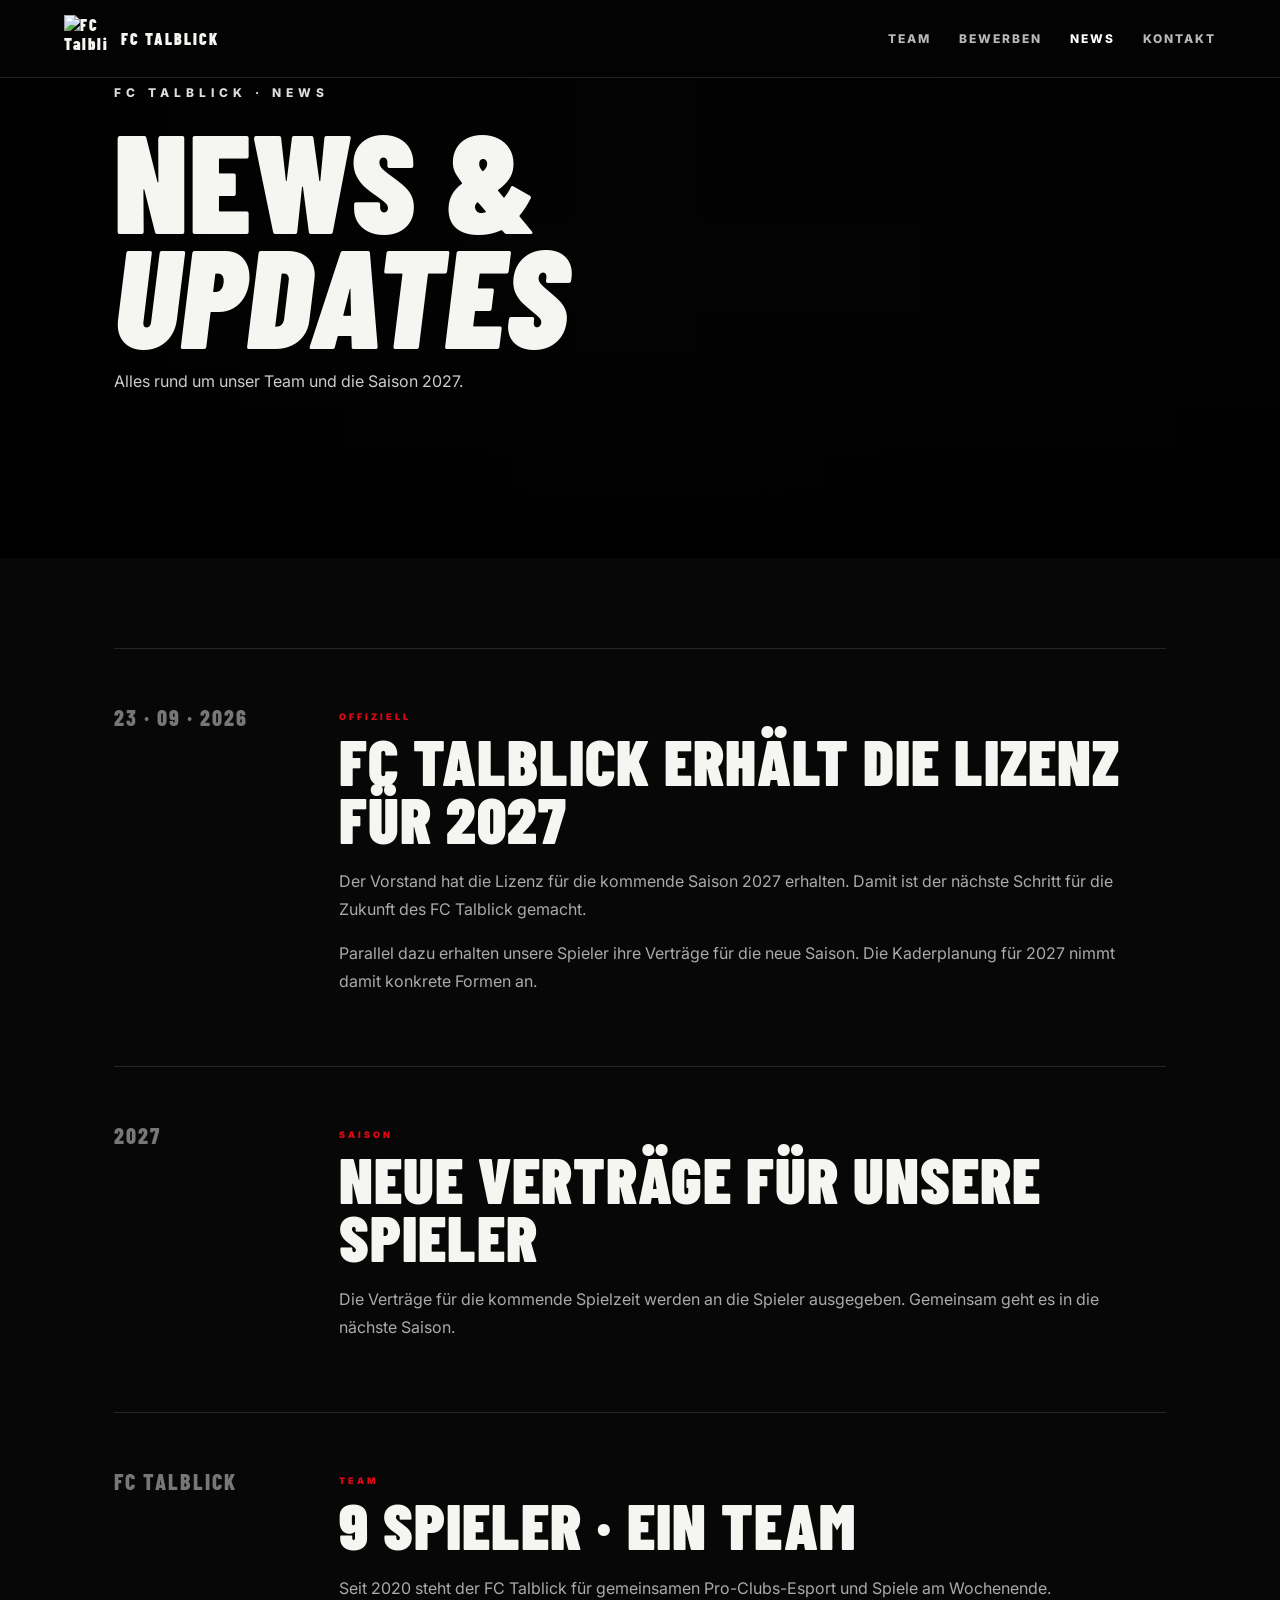
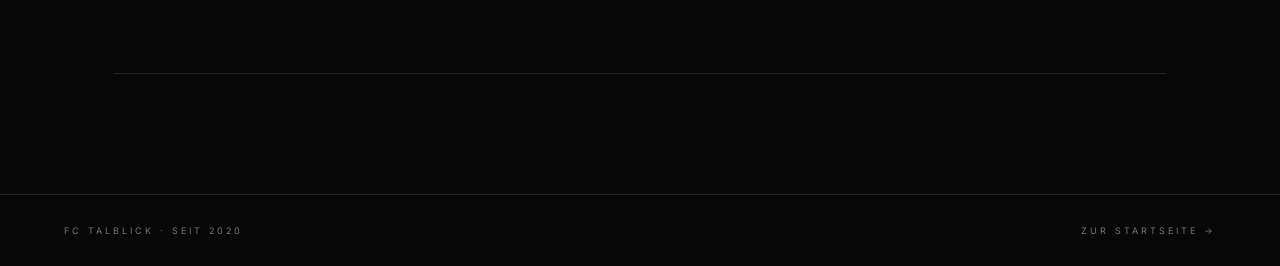
==== news.html @ a7a733e6 "Add files via upload" ====
<!doctype html>
<html lang="de">
<head>
  <meta charset="utf-8">
  <meta name="viewport" content="width=device-width, initial-scale=1">
  <meta name="theme-color" content="#080808">
  <title>News | FC Talblick</title>
  <link rel="preconnect" href="https://fonts.googleapis.com">
  <link rel="preconnect" href="https://fonts.gstatic.com" crossorigin>
  <link href="https://fonts.googleapis.com/css2?family=Barlow+Condensed:wght@500;600;700;800;900&family=Inter:wght@400;500;600;700&display=swap" rel="stylesheet">
  <link rel="stylesheet" href="style.css">
</head>
<body class="news-page">
  <header class="site-header">
    <a class="brand" href="index.html">
      <img src="assets/fc-talblick-logo.png" alt="FC Talblick">
      <span>FC TALBLICK</span>
    </a>
    <nav>
      <a href="index.html#team">TEAM</a>
      <a href="index.html#bewerbung">BEWERBEN</a>
      <a class="active" href="news.html">NEWS</a>
      <a href="index.html#kontakt">KONTAKT</a>
    </nav>
    <button class="nav-toggle" aria-label="Menü öffnen">☰</button>
  </header>

  <main>
    <section class="news-hero">
      <div class="hero-overlay"></div>
      <div class="news-hero-content">
        <span class="eyebrow">FC TALBLICK · NEWS</span>
        <h1>NEWS &<br><em>UPDATES</em></h1>
        <p>Alles rund um unser Team und die Saison 2027.</p>
      </div>
    </section>

    <section class="section news-list">
      <article class="news-card featured">
        <div class="news-date">23 · 09 · 2026</div>
        <div>
          <span class="tag">OFFIZIELL</span>
          <h2>FC TALBLICK ERHÄLT DIE LIZENZ FÜR 2027</h2>
          <p>Der Vorstand hat die Lizenz für die kommende Saison 2027 erhalten. Damit ist der nächste Schritt für die Zukunft des FC Talblick gemacht.</p>
          <p>Parallel dazu erhalten unsere Spieler ihre Verträge für die neue Saison. Die Kaderplanung für 2027 nimmt damit konkrete Formen an.</p>
        </div>
      </article>

      <article class="news-card">
        <div class="news-date">2027</div>
        <div>
          <span class="tag">SAISON</span>
          <h2>NEUE VERTRÄGE FÜR UNSERE SPIELER</h2>
          <p>Die Verträge für die kommende Spielzeit werden an die Spieler ausgegeben. Gemeinsam geht es in die nächste Saison.</p>
        </div>
      </article>

      <article class="news-card">
        <div class="news-date">FC TALBLICK</div>
        <div>
          <span class="tag">TEAM</span>
          <h2>9 SPIELER · EIN TEAM</h2>
          <p>Seit 2020 steht der FC Talblick für gemeinsamen Pro-Clubs-Esport und Spiele am Wochenende.</p>
        </div>
      </article>
    </section>
  </main>

  <footer>
    <span>FC TALBLICK · SEIT 2020</span>
    <span><a href="index.html">ZUR STARTSEITE →</a></span>
  </footer>
  <script src="script.js"></script>
</body>
</html>
---- style.css ----
:root{
  --red:#e10613;
  --red2:#ff1b29;
  --black:#070707;
  --panel:#101010;
  --white:#f5f5f2;
  --muted:#a8a8a8;
  --line:rgba(255,255,255,.12);
  --max:1180px;
}
*{box-sizing:border-box}
html{scroll-behavior:smooth}
body{margin:0;background:var(--black);color:var(--white);font-family:Inter,Arial,sans-serif}
a{color:inherit;text-decoration:none}
.site-header{height:78px;position:fixed;top:0;left:0;right:0;z-index:50;display:flex;align-items:center;justify-content:space-between;padding:0 5vw;background:rgba(5,5,5,.78);backdrop-filter:blur(16px);border-bottom:1px solid var(--line)}
.brand{display:flex;align-items:center;gap:12px;font-family:"Barlow Condensed",sans-serif;font-weight:900;letter-spacing:2px}
.brand img{width:45px;height:48px;object-fit:contain}
.site-header nav{display:flex;gap:28px;font-size:12px;font-weight:800;letter-spacing:2px}
.site-header nav a{opacity:.75;transition:.2s}
.site-header nav a:hover,.site-header nav .active{opacity:1;color:#fff}
.nav-toggle{display:none;background:none;color:white;border:0;font-size:26px}
.hero{height:100svh;min-height:720px;position:relative;display:flex;align-items:center;overflow:hidden}
.hero-bg,.news-hero{background-image:url("assets/poster-background.jpg");background-size:cover;background-position:center}
.hero-bg{position:absolute;inset:0;transform:scale(1.03)}
.hero-overlay{position:absolute;inset:0;background:linear-gradient(90deg,rgba(0,0,0,.9) 0%,rgba(0,0,0,.56) 48%,rgba(0,0,0,.74) 100%),linear-gradient(0deg,rgba(0,0,0,.92),transparent 48%,rgba(0,0,0,.3))}
.hero-content{position:relative;z-index:2;max-width:var(--max);width:100%;margin:auto;padding:120px 5vw 60px}
.eyebrow{font-size:12px;letter-spacing:5px;font-weight:800;color:#ddd}
h1,h2{font-family:"Barlow Condensed",Impact,sans-serif;margin:0;font-weight:900;letter-spacing:1px}
.hero h1{font-size:clamp(72px,12vw,150px);line-height:.82;margin:22px 0}
h1 span,h2 em{color:var(--red);font-style:normal}
.hero p{font-size:18px;color:#ddd;margin:0 0 32px}
.hero-actions{display:flex;gap:12px;flex-wrap:wrap}
.btn{display:inline-flex;align-items:center;justify-content:center;min-height:52px;padding:0 24px;border:1px solid transparent;font-weight:900;font-size:12px;letter-spacing:1.5px;cursor:pointer;transition:.2s}
.btn-red{background:var(--red);color:white;box-shadow:0 12px 30px rgba(225,6,19,.2)}
.btn-red:hover{background:var(--red2);transform:translateY(-2px)}
.btn-ghost{border-color:rgba(255,255,255,.35);background:rgba(0,0,0,.22)}
.btn-ghost:hover{border-color:white}
.hero-side{position:absolute;right:5vw;top:40%;z-index:2;font-family:"Barlow Condensed";font-weight:800;letter-spacing:7px;line-height:1.8;text-align:right;color:rgba(255,255,255,.75)}
.scroll-mark{position:absolute;bottom:25px;left:5vw;z-index:2;font-size:10px;letter-spacing:4px;color:#aaa}
.section{max-width:var(--max);margin:auto;padding:120px 5vw}
.split{display:grid;grid-template-columns:35% 65%;gap:50px}
.section-title span{font-size:11px;color:var(--red);font-weight:900;letter-spacing:3px}
.section-title h2{font-size:clamp(58px,7vw,100px);line-height:.86;margin-top:10px}
.copy{padding-top:28px}
.lead{font-size:21px;line-height:1.65;color:#ddd;max-width:700px}
.stat-grid{display:grid;grid-template-columns:repeat(4,1fr);border-top:1px solid var(--line);margin-top:48px}
.stat-grid div{padding:25px 12px;border-right:1px solid var(--line)}
.stat-grid div:last-child{border:0}
.stat-grid strong{display:block;font-family:"Barlow Condensed";font-size:27px;color:white}
.stat-grid span{font-size:9px;letter-spacing:2px;color:#888}
.manifesto{min-height:520px;position:relative;display:flex;align-items:center;justify-content:center;overflow:hidden;border-top:1px solid var(--line);border-bottom:1px solid var(--line)}
.manifesto-bg{position:absolute;inset:0;background:url("assets/poster-background.jpg") center/cover;filter:grayscale(1);opacity:.34}
.manifesto:after{content:"";position:absolute;inset:0;background:linear-gradient(90deg,#000,transparent,#000)}
.manifesto-content{position:relative;z-index:2;text-align:center}
.watermark{width:190px;opacity:.88;filter:drop-shadow(0 20px 30px #000)}
.manifesto-content p{font-family:"Barlow Condensed";font-size:50px;line-height:.9;margin:22px 0}
.manifesto-content strong{color:var(--red)}
.manifesto-content span{letter-spacing:6px;font-size:10px;color:#aaa}
.application{display:grid;grid-template-columns:35% 65%;gap:50px}
.form-wrap{padding-top:10px}
.form-intro{color:#aaa;line-height:1.7;margin-top:0}
form{display:grid;grid-template-columns:1fr 1fr;gap:18px;margin-top:28px}
.field{display:flex;flex-direction:column;gap:8px}
.field.full{grid-column:1/-1}
label{font-size:10px;letter-spacing:2px;font-weight:800;color:#999}
input,select,textarea{width:100%;border:1px solid #333;background:#0e0e0e;color:white;padding:15px;font:inherit;outline:none;border-radius:0}
input:focus,select:focus,textarea:focus{border-color:var(--red)}
textarea{resize:vertical}
form .btn{border:0}
.form-note{font-size:11px;color:#666;margin-top:14px}
.news-teaser{max-width:1180px;margin:0 auto 120px;padding:70px 5vw;background:linear-gradient(110deg,#18090a,#0b0b0b);border:1px solid rgba(225,6,19,.35);display:grid;grid-template-columns:1fr 1fr;gap:60px}
.news-teaser h2{font-size:clamp(60px,7vw,90px);line-height:.82;margin-top:12px}
.news-teaser p{color:#bbb;line-height:1.7;max-width:500px}
.text-link{display:inline-block;color:white;font-size:11px;font-weight:900;letter-spacing:2px;border-bottom:2px solid var(--red);padding-bottom:8px;margin-top:15px}
.contact{padding-top:70px}
.contact-card{margin-top:45px;display:grid;grid-template-columns:repeat(3,1fr);border:1px solid var(--line)}
.contact-card div{padding:28px;border-right:1px solid var(--line)}
.contact-card div:last-child{border:0}
.contact-card small{display:block;color:#777;font-size:9px;letter-spacing:3px;margin-bottom:8px}
.contact-card strong,.contact-card a{font-size:18px;font-weight:700}
footer{padding:30px 5vw;border-top:1px solid var(--line);display:flex;justify-content:space-between;color:#777;font-size:9px;letter-spacing:3px}
.loader{position:fixed;inset:0;z-index:100;background:#050505;display:flex;align-items:center;justify-content:center;transition:opacity .7s,visibility .7s}
.loader.hide{opacity:0;visibility:hidden}
.loader-inner{text-align:center}
.loader img{width:min(180px,45vw);height:auto;max-height:190px;object-fit:contain;animation:pulse 1.8s infinite}
.loader p{font-size:9px;letter-spacing:4px;color:#777;margin-top:16px}
.loader-line{width:170px;height:2px;background:#222;margin:20px auto 0;overflow:hidden}
.loader-line span{display:block;height:100%;background:var(--red);width:0;animation:load 4s linear forwards}
@keyframes load{to{width:100%}}
@keyframes pulse{50%{transform:scale(.95);opacity:.72}}
.news-hero{height:62svh;min-height:500px;position:relative;display:flex;align-items:end}
.news-hero-content{position:relative;z-index:2;padding:0 5vw 70px;max-width:var(--max);width:100%;margin:auto}
.news-hero h1{font-size:clamp(72px,11vw,140px);line-height:.82;margin:20px 0}
.news-hero p{color:#ccc}
.news-list{padding-top:90px}
.news-card{display:grid;grid-template-columns:180px 1fr;gap:45px;padding:55px 0;border-top:1px solid var(--line)}
.news-card:last-child{border-bottom:1px solid var(--line)}
.news-date{font-family:"Barlow Condensed";font-size:22px;font-weight:800;color:#777;letter-spacing:2px}
.tag{display:inline-block;color:var(--red);font-size:9px;font-weight:900;letter-spacing:3px;margin-bottom:10px}
.news-card h2{font-size:clamp(34px,5vw,65px);line-height:.9;margin-bottom:20px}
.news-card p{color:#aaa;line-height:1.75;max-width:780px}
@media(max-width:800px){
  .site-header{height:68px}
  .site-header nav{display:none;position:absolute;top:68px;left:0;right:0;background:#080808;padding:20px 5vw;flex-direction:column;gap:18px;border-bottom:1px solid var(--line)}
  .site-header nav.open{display:flex}
  .nav-toggle{display:block}
  .hero{min-height:700px}
  .hero-content{padding-top:120px}
  .hero-side{display:none}
  .split,.application,.news-teaser{grid-template-columns:1fr;gap:25px}
  .section{padding:80px 5vw}
  .stat-grid{grid-template-columns:1fr 1fr}
  .stat-grid div:nth-child(2){border-right:0}
  .contact-card{grid-template-columns:1fr}
  .contact-card div{border-right:0;border-bottom:1px solid var(--line)}
  .news-card{grid-template-columns:1fr;gap:10px}
  .news-date{font-size:14px}
  footer{flex-direction:column;gap:10px}
}
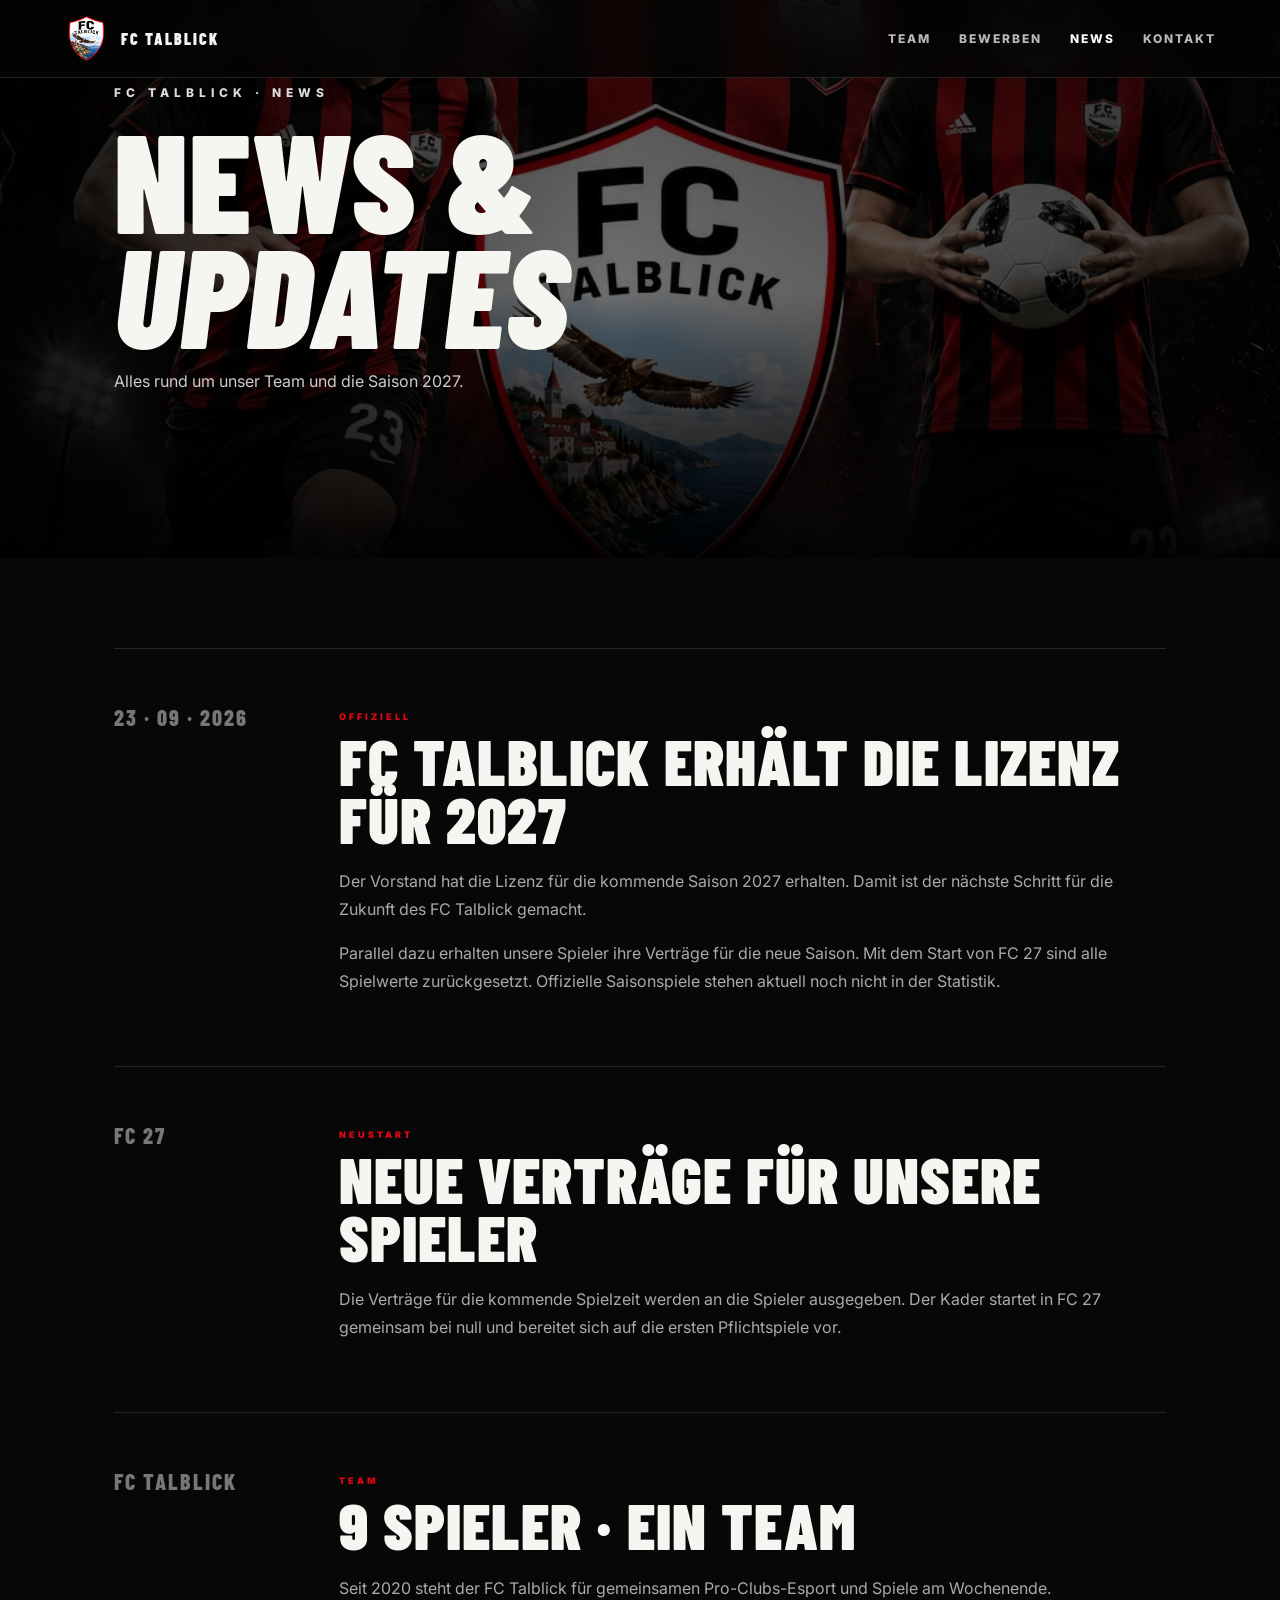
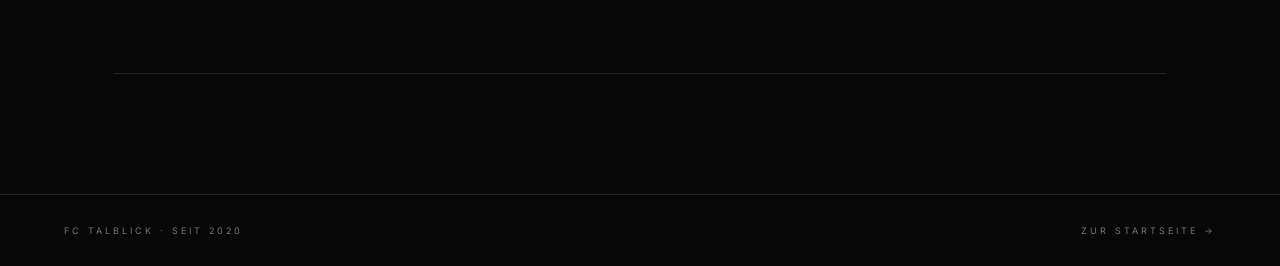
==== commit dd75674c: "Add files via upload" ====
--- a/news.html
+++ b/news.html
@@ -42,16 +42,16 @@
           <span class="tag">OFFIZIELL</span>
           <h2>FC TALBLICK ERHÄLT DIE LIZENZ FÜR 2027</h2>
           <p>Der Vorstand hat die Lizenz für die kommende Saison 2027 erhalten. Damit ist der nächste Schritt für die Zukunft des FC Talblick gemacht.</p>
-          <p>Parallel dazu erhalten unsere Spieler ihre Verträge für die neue Saison. Die Kaderplanung für 2027 nimmt damit konkrete Formen an.</p>
+          <p>Parallel dazu erhalten unsere Spieler ihre Verträge für die neue Saison. Mit dem Start von FC 27 sind alle Spielwerte zurückgesetzt. Offizielle Saisonspiele stehen aktuell noch nicht in der Statistik.</p>
         </div>
       </article>
 
       <article class="news-card">
-        <div class="news-date">2027</div>
+        <div class="news-date">FC 27</div>
         <div>
-          <span class="tag">SAISON</span>
+          <span class="tag">NEUSTART</span>
           <h2>NEUE VERTRÄGE FÜR UNSERE SPIELER</h2>
-          <p>Die Verträge für die kommende Spielzeit werden an die Spieler ausgegeben. Gemeinsam geht es in die nächste Saison.</p>
+          <p>Die Verträge für die kommende Spielzeit werden an die Spieler ausgegeben. Der Kader startet in FC 27 gemeinsam bei null und bereitet sich auf die ersten Pflichtspiele vor.</p>
         </div>
       </article>
 
--- a/style.css
+++ b/style.css
@@ -117,3 +117,57 @@
   .news-date{font-size:14px}
   footer{flex-direction:column;gap:10px}
 }
+
+.season-reset{display:grid;grid-template-columns:repeat(4,1fr);border-top:1px solid var(--line);border-bottom:1px solid var(--line);margin-top:40px}
+.season-reset div{padding:22px 12px;border-right:1px solid var(--line)}
+.season-reset div:last-child{border-right:0}
+.season-reset strong{display:block;font-family:"Barlow Condensed";font-size:28px;color:#fff}
+.season-reset span{font-size:8px;letter-spacing:2px;color:#777}
+.small-copy{font-size:11px;color:#666;line-height:1.6;margin-top:18px}
+.squad{max-width:1280px}
+.section-heading-row{display:flex;align-items:end;justify-content:space-between;gap:30px;margin-bottom:45px}
+.section-heading-row h2{font-size:clamp(55px,7vw,92px);line-height:.84;margin-top:12px}
+.roster-note{font-size:9px;letter-spacing:3px;color:#777;padding-bottom:8px}
+.squad-grid{display:grid;grid-template-columns:repeat(4,1fr);gap:14px}
+.player-card{position:relative;min-height:385px;overflow:hidden;padding:22px;background:linear-gradient(145deg,#171717,#080808);border:1px solid #292929;box-shadow:inset 0 0 0 1px rgba(255,255,255,.02);transition:.25s}
+.player-card:hover{transform:translateY(-5px);border-color:rgba(225,6,19,.65);box-shadow:0 18px 50px rgba(0,0,0,.45)}
+.player-card:before{content:"";position:absolute;inset:auto -25% -35% 0;height:65%;background:radial-gradient(circle,rgba(225,6,19,.2),transparent 65%);pointer-events:none}
+.player-number{position:absolute;right:15px;top:10px;font-family:"Barlow Condensed";font-size:58px;line-height:1;color:rgba(255,255,255,.05);font-weight:900}
+.player-top{position:relative;z-index:2;display:flex;justify-content:space-between;align-items:center;border-bottom:1px solid var(--line);padding-bottom:11px}
+.player-top span{font-size:7px;letter-spacing:2px;color:#777;font-weight:800}
+.player-top b{font-family:"Barlow Condensed";font-size:16px;color:#fff}
+.player-avatar{position:relative;z-index:2;width:125px;height:125px;border-radius:50%;margin:30px auto 20px;display:flex;align-items:center;justify-content:center;font-family:"Barlow Condensed";font-size:52px;font-weight:900;color:white;border:2px solid rgba(255,255,255,.45);box-shadow:0 10px 35px rgba(0,0,0,.5)}
+.avatar-1{background:linear-gradient(145deg,#e10613,#3a0004)}
+.avatar-2{background:linear-gradient(145deg,#141414,#e10613)}
+.avatar-3{background:linear-gradient(145deg,#3c3c3c,#e10613)}
+.avatar-4{background:linear-gradient(145deg,#e10613,#0a0a0a)}
+.avatar-5{background:linear-gradient(145deg,#191919,#8b0000)}
+.avatar-6{background:linear-gradient(145deg,#550008,#111)}
+.avatar-7{background:linear-gradient(145deg,#242424,#70000a)}
+.avatar-8{background:linear-gradient(145deg,#111,#3b3b3b)}
+.player-info{position:relative;z-index:2;text-align:center}
+.player-info h3{font-family:"Barlow Condensed";font-size:31px;margin:0;letter-spacing:1px}
+.player-info p{font-size:8px;letter-spacing:1.5px;color:#888;margin:5px 0 18px}
+.ratings{position:relative;z-index:2;display:grid;grid-template-columns:repeat(4,1fr);border-top:1px solid var(--line);padding-top:12px}
+.ratings span{font-size:7px;color:#777;text-align:center}
+.ratings b{display:block;color:#fff;font-family:"Barlow Condensed";font-size:20px}
+.squad-footer{display:flex;justify-content:space-between;margin-top:18px;font-size:8px;letter-spacing:2px;color:#666}
+.squad-footer b{color:var(--red)}
+.next-match{padding-top:10px;padding-bottom:100px}
+.next-match-card{position:relative;overflow:hidden;text-align:center;padding:55px 25px;background:linear-gradient(110deg,#130708,#0a0a0a);border:1px solid rgba(225,6,19,.35)}
+.next-match-card:after{content:"FC27";position:absolute;right:-20px;bottom:-70px;font-family:"Barlow Condensed";font-size:180px;font-weight:900;color:rgba(255,255,255,.025)}
+.next-label{font-size:9px;letter-spacing:4px;color:var(--red);font-weight:900}
+.next-teams{position:relative;z-index:2;display:flex;align-items:center;justify-content:center;gap:35px;margin:20px 0;font-family:"Barlow Condensed";font-size:clamp(32px,5vw,62px);font-weight:900}
+.next-teams span{font-size:15px;color:#666}
+.next-status{position:relative;z-index:2;font-size:9px;letter-spacing:2px;color:#777}
+@media(max-width:950px){
+  .squad-grid{grid-template-columns:repeat(2,1fr)}
+}
+@media(max-width:600px){
+  .section-heading-row{display:block}
+  .roster-note{margin-top:16px}
+  .squad-grid{grid-template-columns:1fr}
+  .season-reset{grid-template-columns:1fr 1fr}
+  .season-reset div:nth-child(2){border-right:0}
+  .next-teams{gap:15px;flex-direction:column}
+}
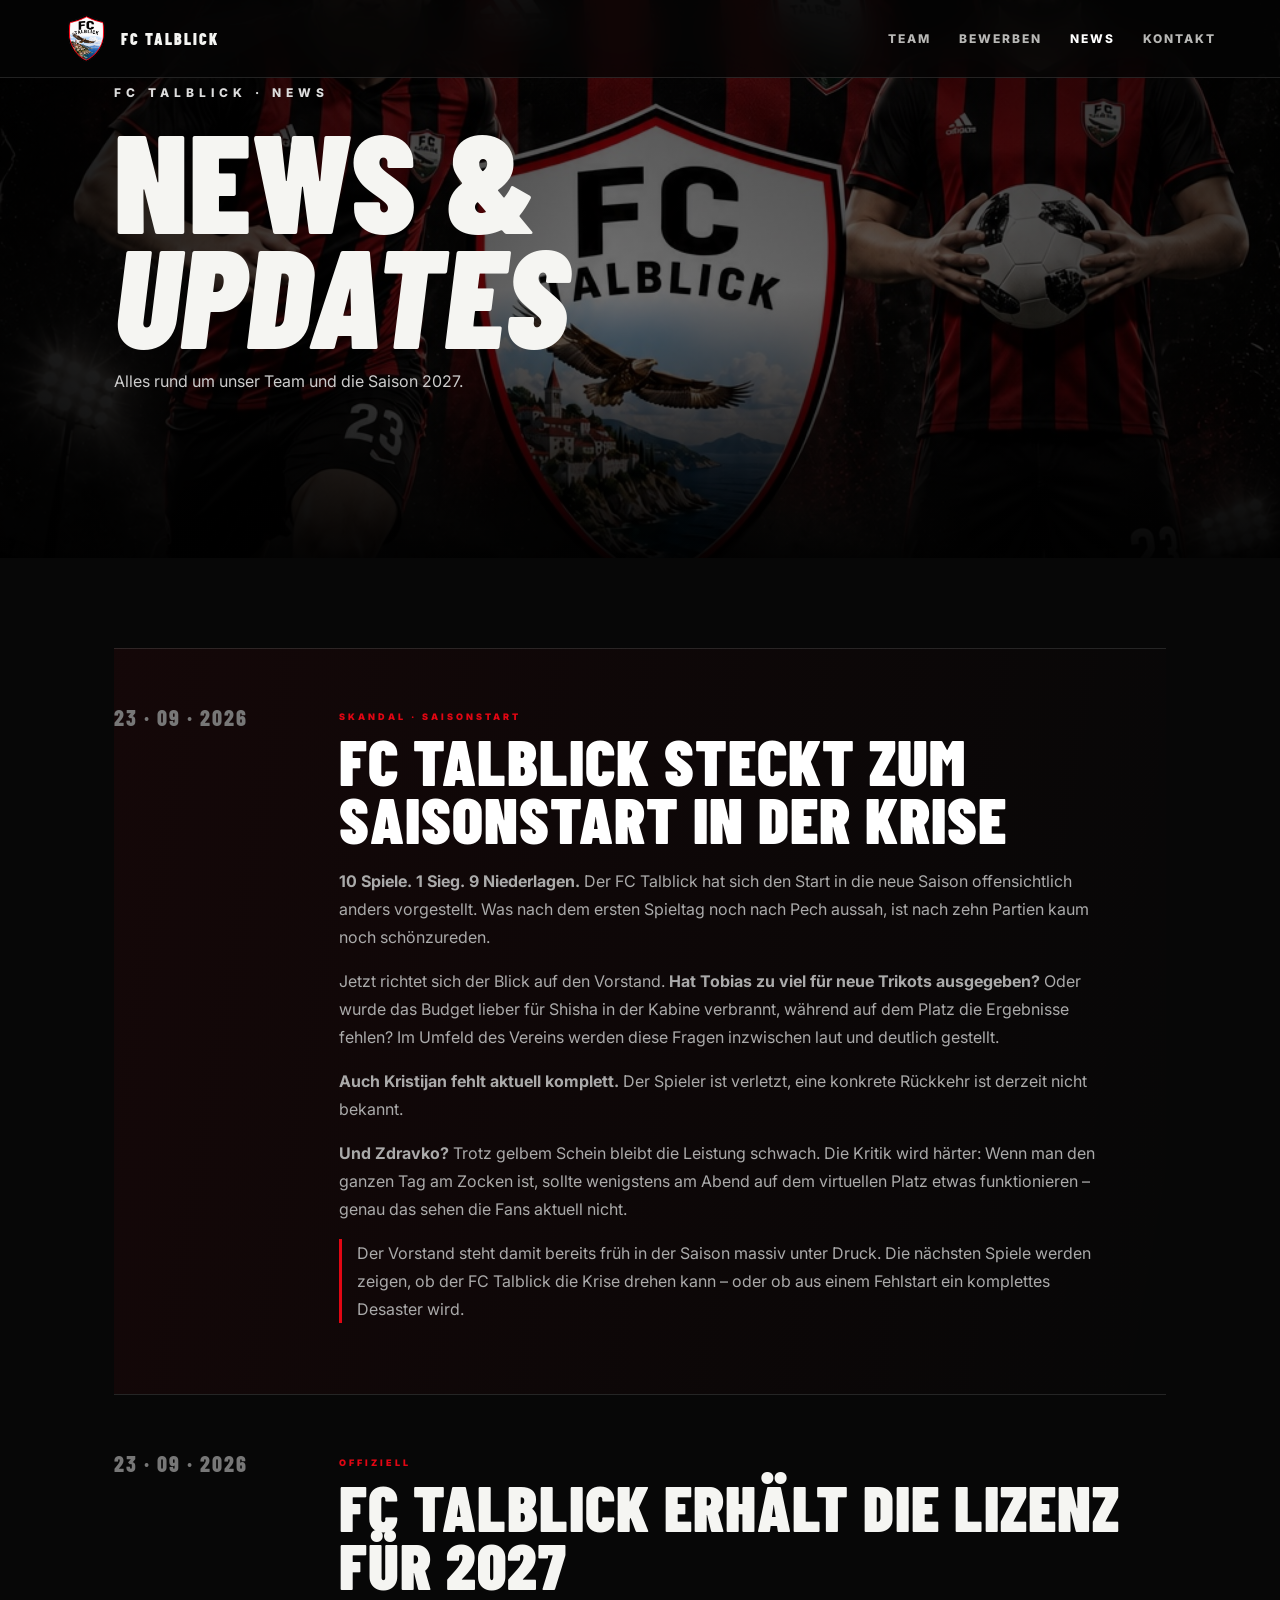
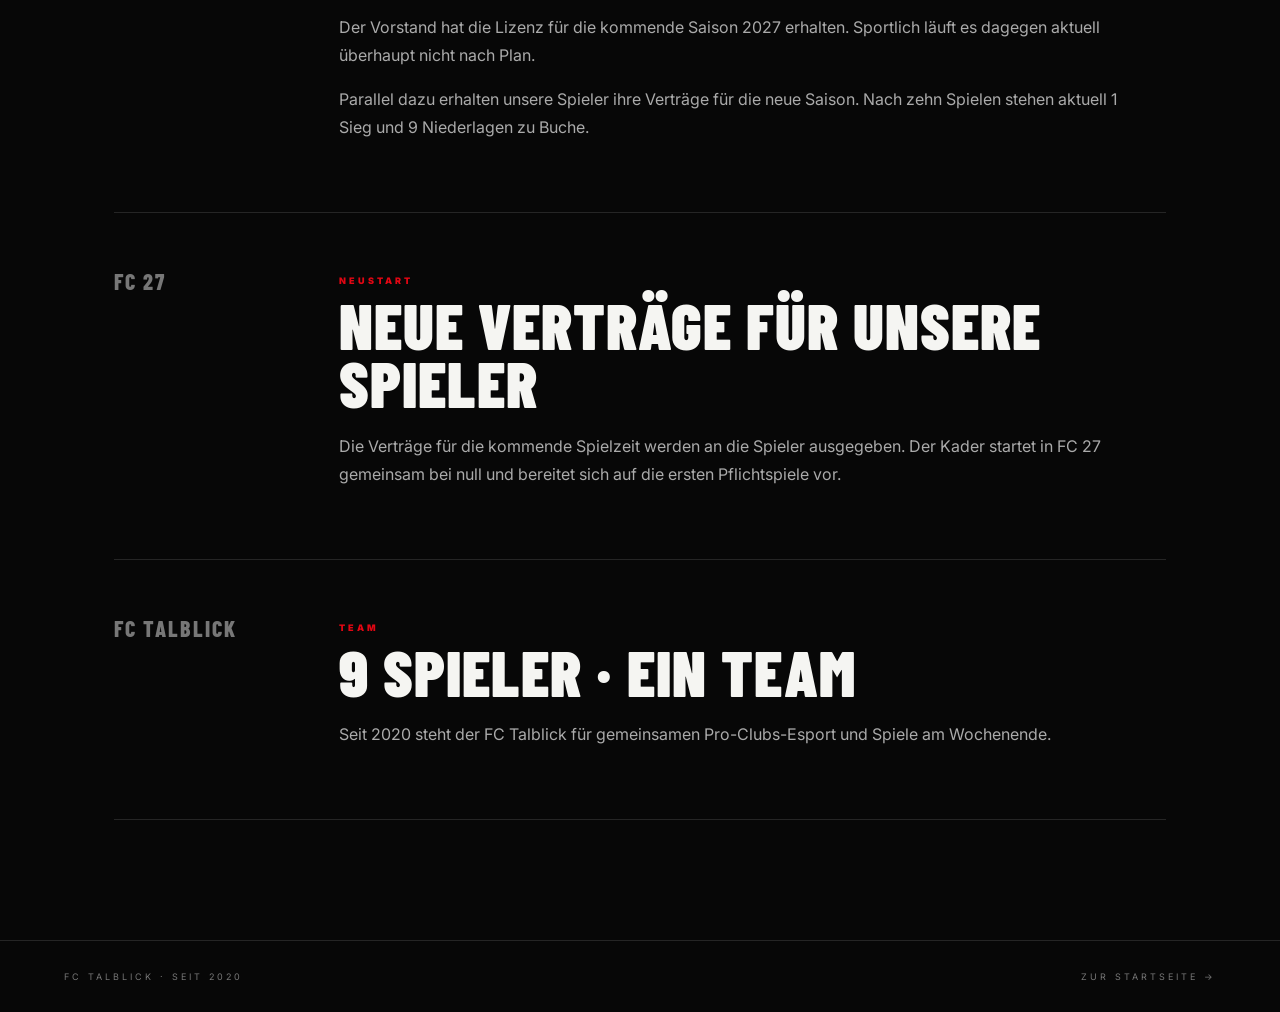
==== commit 524dc5c5: "Add files via upload" ====
--- a/news.html
+++ b/news.html
@@ -8,7 +8,7 @@
   <link rel="preconnect" href="https://fonts.googleapis.com">
   <link rel="preconnect" href="https://fonts.gstatic.com" crossorigin>
   <link href="https://fonts.googleapis.com/css2?family=Barlow+Condensed:wght@500;600;700;800;900&family=Inter:wght@400;500;600;700&display=swap" rel="stylesheet">
-  <link rel="stylesheet" href="style.css">
+  <link rel="stylesheet" href="style.css?v=5.1">
 </head>
 <body class="news-page">
   <header class="site-header">
@@ -36,13 +36,26 @@
     </section>
 
     <section class="section news-list">
+      <article class="news-card featured crisis-news">
+        <div class="news-date">23 · 09 · 2026</div>
+        <div>
+          <span class="tag">SKANDAL · SAISONSTART</span>
+          <h2>FC TALBLICK STECKT ZUM SAISONSTART IN DER KRISE</h2>
+          <p><strong>10 Spiele. 1 Sieg. 9 Niederlagen.</strong> Der FC Talblick hat sich den Start in die neue Saison offensichtlich anders vorgestellt. Was nach dem ersten Spieltag noch nach Pech aussah, ist nach zehn Partien kaum noch schönzureden.</p>
+          <p>Jetzt richtet sich der Blick auf den Vorstand. <strong>Hat Tobias zu viel für neue Trikots ausgegeben?</strong> Oder wurde das Budget lieber für Shisha in der Kabine verbrannt, während auf dem Platz die Ergebnisse fehlen? Im Umfeld des Vereins werden diese Fragen inzwischen laut und deutlich gestellt.</p>
+          <p><strong>Auch Kristijan fehlt aktuell komplett.</strong> Der Spieler ist verletzt, eine konkrete Rückkehr ist derzeit nicht bekannt.</p>
+          <p><strong>Und Zdravko?</strong> Trotz gelbem Schein bleibt die Leistung schwach. Die Kritik wird härter: Wenn man den ganzen Tag am Zocken ist, sollte wenigstens am Abend auf dem virtuellen Platz etwas funktionieren – genau das sehen die Fans aktuell nicht.</p>
+          <p class="news-warning">Der Vorstand steht damit bereits früh in der Saison massiv unter Druck. Die nächsten Spiele werden zeigen, ob der FC Talblick die Krise drehen kann – oder ob aus einem Fehlstart ein komplettes Desaster wird.</p>
+        </div>
+      </article>
+
       <article class="news-card featured">
         <div class="news-date">23 · 09 · 2026</div>
         <div>
           <span class="tag">OFFIZIELL</span>
           <h2>FC TALBLICK ERHÄLT DIE LIZENZ FÜR 2027</h2>
-          <p>Der Vorstand hat die Lizenz für die kommende Saison 2027 erhalten. Damit ist der nächste Schritt für die Zukunft des FC Talblick gemacht.</p>
-          <p>Parallel dazu erhalten unsere Spieler ihre Verträge für die neue Saison. Mit dem Start von FC 27 sind alle Spielwerte zurückgesetzt. Offizielle Saisonspiele stehen aktuell noch nicht in der Statistik.</p>
+          <p>Der Vorstand hat die Lizenz für die kommende Saison 2027 erhalten. Sportlich läuft es dagegen aktuell überhaupt nicht nach Plan.</p>
+          <p>Parallel dazu erhalten unsere Spieler ihre Verträge für die neue Saison. Nach zehn Spielen stehen aktuell 1 Sieg und 9 Niederlagen zu Buche.</p>
         </div>
       </article>
 
--- a/style.css
+++ b/style.css
@@ -78,6 +78,24 @@
 .contact-card div:last-child{border:0}
 .contact-card small{display:block;color:#777;font-size:9px;letter-spacing:3px;margin-bottom:8px}
 .contact-card strong,.contact-card a{font-size:18px;font-weight:700}
+.news-popup{position:fixed;inset:0;z-index:120;display:flex;align-items:center;justify-content:center;padding:24px;opacity:0;visibility:hidden;pointer-events:none;transition:.3s}
+.news-popup.show{opacity:1;visibility:visible;pointer-events:auto}
+.news-popup-backdrop{position:absolute;inset:0;background:rgba(0,0,0,.82);backdrop-filter:blur(8px)}
+.news-popup-card{position:relative;z-index:2;width:min(720px,100%);max-height:90svh;overflow:auto;background:linear-gradient(145deg,#171717,#090909);border:1px solid rgba(225,6,19,.65);box-shadow:0 30px 100px rgba(0,0,0,.8);padding:42px}
+.news-popup-card:before{content:"BREAKING";position:absolute;top:0;right:0;background:var(--red);padding:8px 15px;font-size:9px;font-weight:900;letter-spacing:3px}
+.news-popup-close{position:absolute;top:14px;left:14px;width:34px;height:34px;border:1px solid #444;background:#080808;color:#fff;font-size:25px;line-height:1;cursor:pointer;z-index:3}
+.news-popup-kicker{color:#777;font-size:10px;font-weight:900;letter-spacing:3px;margin:20px 0 8px}
+.news-popup-card h2{font-size:clamp(55px,8vw,92px);line-height:.82;margin:0 0 25px}
+.news-popup-card p{color:#bbb;line-height:1.7;font-size:14px}
+.news-popup-card p strong{color:#fff}
+.news-popup-stats{display:grid;grid-template-columns:repeat(3,1fr);gap:1px;background:#333;border:1px solid #333;margin:0 0 24px}
+.news-popup-stats b,.news-popup-stats span{background:#0b0b0b;padding:12px;text-align:center}
+.news-popup-stats b{font-family:"Barlow Condensed";font-size:34px;color:var(--red);padding-bottom:2px}
+.news-popup-stats span{font-size:8px;letter-spacing:2px;color:#777;padding-top:0}
+.news-warning{border-left:3px solid var(--red);padding-left:15px}
+.crisis-news{background:linear-gradient(100deg,rgba(225,6,19,.06),transparent)}
+.news-card.crisis-news h2{color:#fff}
+
 footer{padding:30px 5vw;border-top:1px solid var(--line);display:flex;justify-content:space-between;color:#777;font-size:9px;letter-spacing:3px}
 .loader{position:fixed;inset:0;z-index:100;background:#050505;display:flex;align-items:center;justify-content:center;transition:opacity .7s,visibility .7s}
 .loader.hide{opacity:0;visibility:hidden}
@@ -100,6 +118,10 @@
 .news-card h2{font-size:clamp(34px,5vw,65px);line-height:.9;margin-bottom:20px}
 .news-card p{color:#aaa;line-height:1.75;max-width:780px}
 @media(max-width:800px){
+  .news-popup-card{padding:38px 22px 25px}
+  .news-popup-card h2{font-size:54px}
+  .news-popup-card p{font-size:13px}
+
   .site-header{height:68px}
   .site-header nav{display:none;position:absolute;top:68px;left:0;right:0;background:#080808;padding:20px 5vw;flex-direction:column;gap:18px;border-bottom:1px solid var(--line)}
   .site-header nav.open{display:flex}
@@ -171,3 +193,216 @@
   .season-reset div:nth-child(2){border-right:0}
   .next-teams{gap:15px;flex-direction:column}
 }
+
+.stadium-section{max-width:1280px;margin:0 auto 120px;display:grid;grid-template-columns:1.2fr .8fr;min-height:530px;background:#0d0d0d;border:1px solid var(--line);overflow:hidden}
+.stadium-image{background:url("assets/sanremo-park.jpg") center/cover;min-height:530px;filter:saturate(.75)}
+.stadium-copy{padding:70px 6vw;display:flex;flex-direction:column;justify-content:center;background:linear-gradient(135deg,#100607,#090909)}
+.stadium-copy h2{font-size:clamp(62px,7vw,100px);line-height:.8;margin:18px 0}
+.stadium-copy p{color:#aaa;line-height:1.7;max-width:440px}
+.stadium-facts{display:flex;gap:22px;border-top:1px solid var(--line);border-bottom:1px solid var(--line);padding:18px 0;margin:22px 0}
+.stadium-facts span{font-size:7px;letter-spacing:2px;color:#777}
+.stadium-facts b{display:block;font-family:"Barlow Condensed";font-size:20px;color:#fff;margin-bottom:4px}
+.shop-hero{height:62svh;min-height:520px;position:relative;display:flex;align-items:end;overflow:hidden}
+.shop-hero-bg{position:absolute;inset:0;background:url("assets/sanremo-park.jpg") center/cover;filter:saturate(.7)}
+.shop-hero-content{position:relative;z-index:2;padding:0 5vw 75px;max-width:1180px;width:100%;margin:auto}
+.shop-hero h1{font-size:clamp(75px,11vw,145px);line-height:.8;margin:18px 0}
+.shop-hero p{color:#ccc}
+.shop-section{padding-top:90px}
+.ticket-layout{display:grid;grid-template-columns:1.25fr .75fr;gap:30px}
+.ticket-image{background:#111;border:1px solid var(--line);overflow:hidden}
+.ticket-image img{width:100%;height:100%;object-fit:cover;display:block}
+.ticket-order{padding:45px;background:linear-gradient(145deg,#151515,#090909);border:1px solid var(--line)}
+.ticket-order h3{font-family:"Barlow Condensed";font-size:44px;line-height:.9;margin:12px 0}
+.ticket-order p{color:#999;line-height:1.7}
+.ticket-order form{display:flex;flex-direction:column;gap:9px}
+.ticket-order form label{margin-top:8px}
+.ticket-order .btn{margin-top:12px}
+.shop-grid{display:grid;grid-template-columns:repeat(4,1fr);gap:14px}
+.shop-product{background:#0e0e0e;border:1px solid #292929;padding:12px;transition:.2s}
+.shop-product:hover{transform:translateY(-4px);border-color:rgba(225,6,19,.6)}
+.shop-product img{width:100%;height:270px;object-fit:cover;display:block;background:#161616}
+.shop-product>div{display:flex;justify-content:space-between;gap:10px;padding:16px 3px 12px}
+.shop-product span{font-size:9px;letter-spacing:1.5px;color:#aaa}
+.shop-product strong{font-family:"Barlow Condensed";font-size:18px}
+.shop-buy{width:100%;border:1px solid #444;background:transparent;color:white;padding:12px;font-size:9px;font-weight:900;letter-spacing:2px;cursor:pointer}
+.shop-buy:hover{background:var(--red);border-color:var(--red)}
+.shop-disclaimer{font-size:10px;color:#666;letter-spacing:.5px;margin-top:20px}
+.shop-cta{max-width:1180px;margin:0 auto 100px;padding:60px 5vw;display:flex;align-items:center;justify-content:space-between;gap:30px;background:linear-gradient(110deg,#170708,#0a0a0a);border:1px solid rgba(225,6,19,.3)}
+.shop-cta h2{font-size:70px;line-height:.8;margin-top:12px}
+.shop-modal{position:fixed;inset:0;background:rgba(0,0,0,.82);backdrop-filter:blur(12px);z-index:90;display:none;align-items:center;justify-content:center;padding:25px}
+.shop-modal.open{display:flex}
+.shop-modal-box{position:relative;width:min(520px,100%);background:#101010;border:1px solid #444;padding:42px;box-shadow:0 30px 100px #000}
+.modal-close{position:absolute;right:15px;top:8px;border:0;background:none;color:white;font-size:32px;cursor:pointer}
+.shop-modal h3{font-family:"Barlow Condensed";font-size:50px;line-height:.9;margin:12px 0}
+.shop-modal p{color:#aaa;line-height:1.7}
+#preorderForm{display:flex;flex-direction:column;gap:9px}
+#preorderForm .btn{margin-top:12px}
+@media(max-width:850px){
+  .stadium-section,.ticket-layout{grid-template-columns:1fr}
+  .stadium-image{min-height:360px}
+  .shop-grid{grid-template-columns:1fr 1fr}
+  .shop-cta{display:block}
+  .shop-cta .btn{margin-top:25px}
+}
+@media(max-width:550px){
+  .shop-grid{grid-template-columns:1fr}
+  .shop-product img{height:360px}
+  .stadium-copy{padding:50px 7vw}
+  .stadium-facts{gap:12px}
+}
+
+.transfer-section{max-width:1280px}
+.market-note{font-size:10px;color:#777;letter-spacing:.6px;margin:-18px 0 22px}
+.market-table{border:1px solid var(--line);background:#0d0d0d}
+.market-row{display:grid;grid-template-columns:60px 1.4fr 1fr 110px 100px;align-items:center;padding:17px 20px;border-bottom:1px solid var(--line);gap:15px}
+.market-row:last-child{border-bottom:0}
+.market-row.header{font-size:8px;letter-spacing:2px;color:#666;font-weight:800}
+.market-rank{font-family:"Barlow Condensed";font-size:22px;color:#666}
+.market-player strong{font-family:"Barlow Condensed";font-size:22px}
+.market-player span{display:block;font-size:8px;letter-spacing:1.5px;color:#777;margin-top:3px}
+.market-value{font-family:"Barlow Condensed";font-size:22px;text-align:right}
+.market-change{text-align:right;font-family:"Barlow Condensed";font-size:17px}
+.market-change.up{color:#25d16f}
+.market-change.down{color:#ff3844}
+.market-change.flat{color:#777}
+.market-time{text-align:right;font-size:8px;color:#666;letter-spacing:1px}
+.match-dashboard{display:grid;grid-template-columns:repeat(5,1fr);border:1px solid var(--line)}
+.match-dashboard div{padding:30px 15px;text-align:center;border-right:1px solid var(--line)}
+.match-dashboard div:last-child{border:0}
+.match-dashboard strong{display:block;font-family:"Barlow Condensed";font-size:42px}
+.match-dashboard span{font-size:8px;letter-spacing:2px;color:#666}
+.match-empty{text-align:center;padding:55px 20px;border:1px solid var(--line);border-top:0;background:linear-gradient(120deg,#120708,#0b0b0b)}
+.match-empty h3{font-family:"Barlow Condensed";font-size:42px;margin:10px 0}
+.match-empty p{color:#777}
+.legend-grid{display:grid;grid-template-columns:1fr 1fr;gap:15px}
+.legend-card{position:relative;display:grid;grid-template-columns:75px 100px 1fr;align-items:center;gap:20px;padding:25px;background:linear-gradient(140deg,#171717,#0b0b0b);border:1px solid #292929;overflow:hidden}
+.legend-year{font-family:"Barlow Condensed";font-size:24px;color:#777}
+.legend-badge{width:78px;height:78px;border-radius:50%;display:flex;align-items:center;justify-content:center;font-family:"Barlow Condensed";font-size:38px;font-weight:900;background:linear-gradient(145deg,#e10613,#190003);border:2px solid #555}
+.legend-card h3{font-family:"Barlow Condensed";font-size:32px;margin:0}
+.legend-card p{font-size:10px;color:#888;margin:5px 0}
+.kit-section{max-width:1100px}
+.kit-config{display:grid;grid-template-columns:1fr 1fr;gap:40px;background:#0d0d0d;border:1px solid var(--line);padding:35px}
+.kit-preview{position:relative;background:radial-gradient(circle,#252525,#0b0b0b);display:flex;justify-content:center;align-items:center;min-height:500px;overflow:hidden}
+.kit-preview img{height:440px;width:auto;object-fit:cover;filter:drop-shadow(0 25px 30px #000)}
+.kit-name-preview{position:absolute;bottom:20px;left:0;right:0;text-align:center;font-family:"Barlow Condensed";font-size:27px;letter-spacing:2px}
+.kit-form{display:flex;flex-direction:column;justify-content:center;gap:9px}
+.kit-form label{margin-top:10px}
+.kit-form .btn{margin-top:18px}
+.kit-form p{font-size:9px;color:#666}
+.community-section{max-width:1280px;margin:0 auto 100px;padding:95px 7vw;position:relative;overflow:hidden;background:linear-gradient(110deg,#150607,#090909);border:1px solid rgba(225,6,19,.3)}
+.community-section:after{content:"COMMUNITY";position:absolute;right:-20px;bottom:-60px;font-family:"Barlow Condensed";font-size:170px;font-weight:900;color:rgba(255,255,255,.025)}
+.community-inner{position:relative;z-index:2}
+.community-inner h2{font-size:clamp(60px,8vw,110px);line-height:.82;margin:15px 0}
+.community-inner p{color:#999;margin-bottom:25px}
+@media(max-width:900px){
+ .market-row{grid-template-columns:35px 1fr 95px 80px}
+ .market-row .market-time{display:none}
+ .legend-grid,.kit-config{grid-template-columns:1fr}
+ .match-dashboard{grid-template-columns:repeat(3,1fr)}
+ .match-dashboard div:nth-child(3){border-right:0}
+ .match-dashboard div:nth-child(4),.match-dashboard div:nth-child(5){border-top:1px solid var(--line)}
+}
+@media(max-width:600px){
+ .market-row{grid-template-columns:28px minmax(0,1fr) 82px 58px}
+ .market-row .market-time{display:none}
+ .market-row .market-change{display:block;font-size:13px}
+ .market-row.header{display:none}
+ .market-player strong{font-size:20px}
+ .market-player span{font-size:7px}
+ .market-value{font-size:17px}
+ .legend-card{grid-template-columns:55px 70px 1fr;gap:10px}
+ .legend-badge{width:60px;height:60px;font-size:28px}
+ .match-dashboard{grid-template-columns:1fr 1fr}
+ .match-dashboard div:nth-child(2){border-right:0}
+ .match-dashboard div:nth-child(3){border-right:1px solid var(--line)}
+ .match-dashboard div:nth-child(4),.match-dashboard div:nth-child(5){border-top:1px solid var(--line)}
+ .kit-preview{min-height:390px}
+ .kit-preview img{height:350px}
+}
+
+.market-live-dot{display:inline-block;width:7px;height:7px;border-radius:50%;background:#20d66b;margin-right:8px;box-shadow:0 0 0 0 rgba(32,214,107,.7);animation:marketPulse 1.25s infinite}
+.market-change.up,.market-euro.up{color:#20d66b}
+.market-change.down,.market-euro.down{color:#ff3345}
+.market-change{font-weight:800}
+.market-euro{display:block;font-size:10px;letter-spacing:.7px;margin-top:3px;font-family:Inter,sans-serif}
+.market-row.flash-up{animation:marketFlashUp .8s ease}
+.market-row.flash-down{animation:marketFlashDown .8s ease}
+@keyframes marketPulse{70%{box-shadow:0 0 0 7px rgba(32,214,107,0)}100%{box-shadow:0 0 0 0 rgba(32,214,107,0)}}
+@keyframes marketFlashUp{0%{background:rgba(32,214,107,.16)}100%{background:transparent}}
+@keyframes marketFlashDown{0%{background:rgba(255,51,69,.16)}100%{background:transparent}}
+.market-update-copy{font-size:8px;letter-spacing:1.4px;color:#777;margin-top:7px}
+.top-nav-buttons{display:flex;gap:8px;flex-wrap:wrap;justify-content:center;padding:12px 18px;border-bottom:1px solid var(--line);background:rgba(7,7,7,.96);position:sticky;top:0;z-index:60;backdrop-filter:blur(12px)}
+.top-nav-buttons a{font-size:8px;letter-spacing:1.4px;color:#aaa;text-decoration:none;border:1px solid #303030;padding:9px 13px;transition:.2s}
+.top-nav-buttons a:hover{color:#fff;border-color:var(--red);background:rgba(225,6,19,.1)}
+@media(max-width:600px){.top-nav-buttons{justify-content:flex-start;overflow-x:auto;flex-wrap:nowrap;scrollbar-width:none}.top-nav-buttons::-webkit-scrollbar{display:none}.top-nav-buttons a{white-space:nowrap}}
+
+.market-countdown{display:inline-block;margin-left:12px;color:#aaa;font-size:8px;letter-spacing:1.5px}
+.market-countdown b{color:#fff}
+.market-live-dot{animation:marketPulse .8s infinite, marketBlink 1.1s infinite}
+@keyframes marketBlink{0%,100%{opacity:1}50%{opacity:.35}}
+
+/* Talblick Insider */
+.insider-section{max-width:1280px}
+.insider-headline{display:flex;justify-content:space-between;gap:30px;padding:34px;background:linear-gradient(115deg,#170708,#0c0c0c);border:1px solid rgba(225,6,19,.35);margin-bottom:18px}
+.insider-headline h3{font-family:"Barlow Condensed";font-size:clamp(42px,5vw,70px);line-height:.85;margin:12px 0}
+.insider-headline p{max-width:720px;color:#999;line-height:1.65;margin:0}
+.insider-next{min-width:190px;align-self:center;text-align:right}
+.insider-next span{display:block;font-size:8px;letter-spacing:2px;color:#666}
+.insider-next strong{display:block;margin-top:7px;font-family:"Barlow Condensed";font-size:22px;color:#fff}
+.insider-grid{display:grid;grid-template-columns:repeat(2,1fr);gap:12px}
+.insider-card{position:relative;padding:22px;background:#0d0d0d;border:1px solid #292929;min-height:175px;transition:.2s}
+.insider-card:hover{transform:translateY(-3px);border-color:rgba(225,6,19,.55)}
+.insider-card .insider-meta{display:flex;justify-content:space-between;gap:10px;margin-bottom:12px}
+.insider-card .insider-meta span{font-size:7px;letter-spacing:1.5px;color:#777}
+.insider-card h4{font-family:"Barlow Condensed";font-size:28px;margin:0 0 8px}
+.insider-card p{font-size:10px;color:#aaa;line-height:1.55;margin:0}
+.insider-card .offer{display:inline-block;margin-top:14px;font-family:"Barlow Condensed";font-size:15px;color:#fff}
+.insider-card .offer b{color:var(--red)}
+.insider-card.rejected{border-left:3px solid var(--red)}
+.insider-card.player-news{border-left:3px solid #444}
+.insider-footer{display:flex;justify-content:space-between;gap:20px;margin-top:14px;font-size:8px;letter-spacing:1.7px;color:#666}
+.fan-chat{position:fixed;right:18px;bottom:18px;z-index:85;font-family:Inter,sans-serif}
+.fan-chat-toggle{border:1px solid #3b3b3b;background:#0d0d0df2;color:#fff;padding:11px 15px;border-radius:999px;font-size:8px;letter-spacing:1.4px;font-weight:800;box-shadow:0 10px 35px rgba(0,0,0,.4);cursor:pointer;backdrop-filter:blur(12px)}
+.fan-chat-toggle b{display:inline-flex;align-items:center;justify-content:center;width:18px;height:18px;margin-left:8px;border-radius:50%;background:var(--red);font-size:9px}
+.chat-dot{display:inline-block;width:7px;height:7px;border-radius:50%;background:#20d66b;margin-right:7px;animation:marketPulse 1.2s infinite}
+.fan-chat-panel{display:none;width:min(360px,calc(100vw - 30px));height:510px;background:#0b0b0b;border:1px solid #343434;box-shadow:0 25px 80px rgba(0,0,0,.65);overflow:hidden}
+.fan-chat.open .fan-chat-panel{display:flex;flex-direction:column}
+.fan-chat.open .fan-chat-toggle{display:none}
+.fan-chat-header{display:flex;justify-content:space-between;align-items:center;padding:16px;border-bottom:1px solid #2a2a2a;background:#111}
+.fan-chat-header strong{display:block;font-family:"Barlow Condensed";font-size:22px}
+.fan-chat-header span{display:block;font-size:7px;letter-spacing:1.5px;color:#666;margin-top:2px}
+.fan-chat-header button{border:0;background:none;color:#aaa;font-size:25px;cursor:pointer}
+.fan-chat-note{font-size:8px;color:#666;line-height:1.45;padding:10px 14px;border-bottom:1px solid #242424}
+.fan-chat-messages{flex:1;overflow-y:auto;padding:10px 12px;display:flex;flex-direction:column;gap:7px}
+.chat-message{padding:9px 10px;background:#121212;border-left:2px solid #333}
+.chat-message.fan{border-left-color:#20d66b}
+.chat-message.mean{border-left-color:#a9000b}
+.chat-user{font-size:7px;letter-spacing:1px;color:#777;margin-bottom:3px}
+.chat-text{font-size:10px;line-height:1.4;color:#ddd}
+.chat-message.mean .chat-text{color:#c7c7c7}
+.fan-chat-footer{display:flex;justify-content:space-between;padding:10px 13px;border-top:1px solid #292929;font-size:7px;letter-spacing:1.2px;color:#20d66b}
+.fan-chat-footer small{color:#666}
+@media(max-width:700px){
+ .insider-grid{grid-template-columns:1fr}
+ .insider-headline{display:block}
+ .insider-next{text-align:left;margin-top:22px}
+ .insider-footer{display:block;line-height:2}
+ .fan-chat{right:10px;bottom:10px}
+}
+
+.community-label{display:inline-block;margin-bottom:16px;font-size:8px;letter-spacing:2.5px;color:#bbb;border:1px solid #3a3a3a;padding:8px 12px;background:rgba(0,0,0,.28)}
+
+.vip-ticket{position:relative;border-color:rgba(225,6,19,.65)!important;background:linear-gradient(145deg,#170707,#0b0b0b)!important;box-shadow:0 0 35px rgba(225,6,19,.08)}
+.vip-ticket:before{content:"VIP";position:absolute;right:18px;top:16px;font-family:"Barlow Condensed";font-weight:800;font-size:34px;color:rgba(225,6,19,.18);letter-spacing:2px}
+.vip-ticket .shop-card-badge{color:#fff;background:#b80010;border:1px solid #e10613}
+.vip-ticket .shop-price{color:#fff;font-family:"Barlow Condensed";font-size:38px;font-weight:800;margin:12px 0}
+.vip-ticket .shop-features{padding-left:18px;color:#aaa;line-height:1.8;font-size:10px}
+.vip-ticket .shop-buy{border-color:#e10613;background:#e10613;color:#fff}
+
+
+/* Dynamic live-chat message animation */
+@keyframes chatIn {
+  from { opacity: 0; transform: translateY(8px); }
+  to { opacity: 1; transform: translateY(0); }
+}
+.fan-chat-messages .chat-message { animation: chatIn .22s ease-out; }
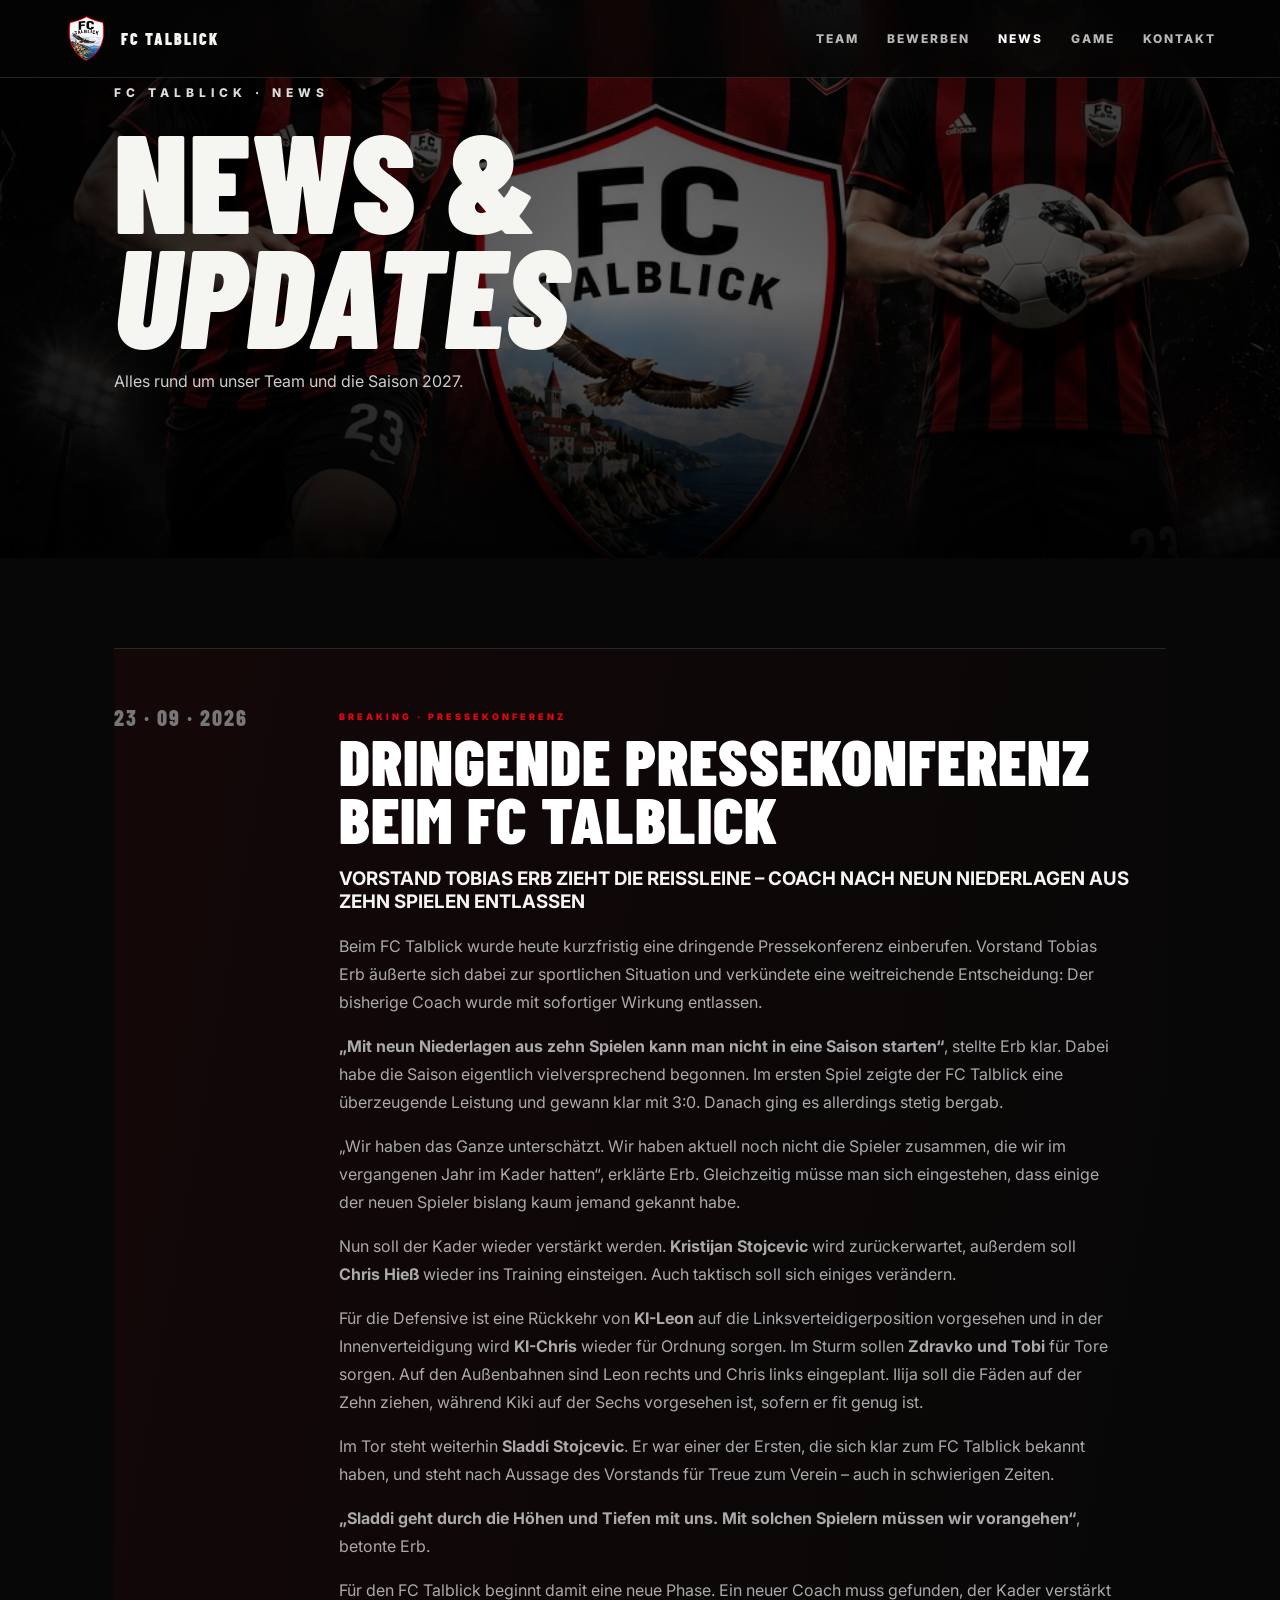
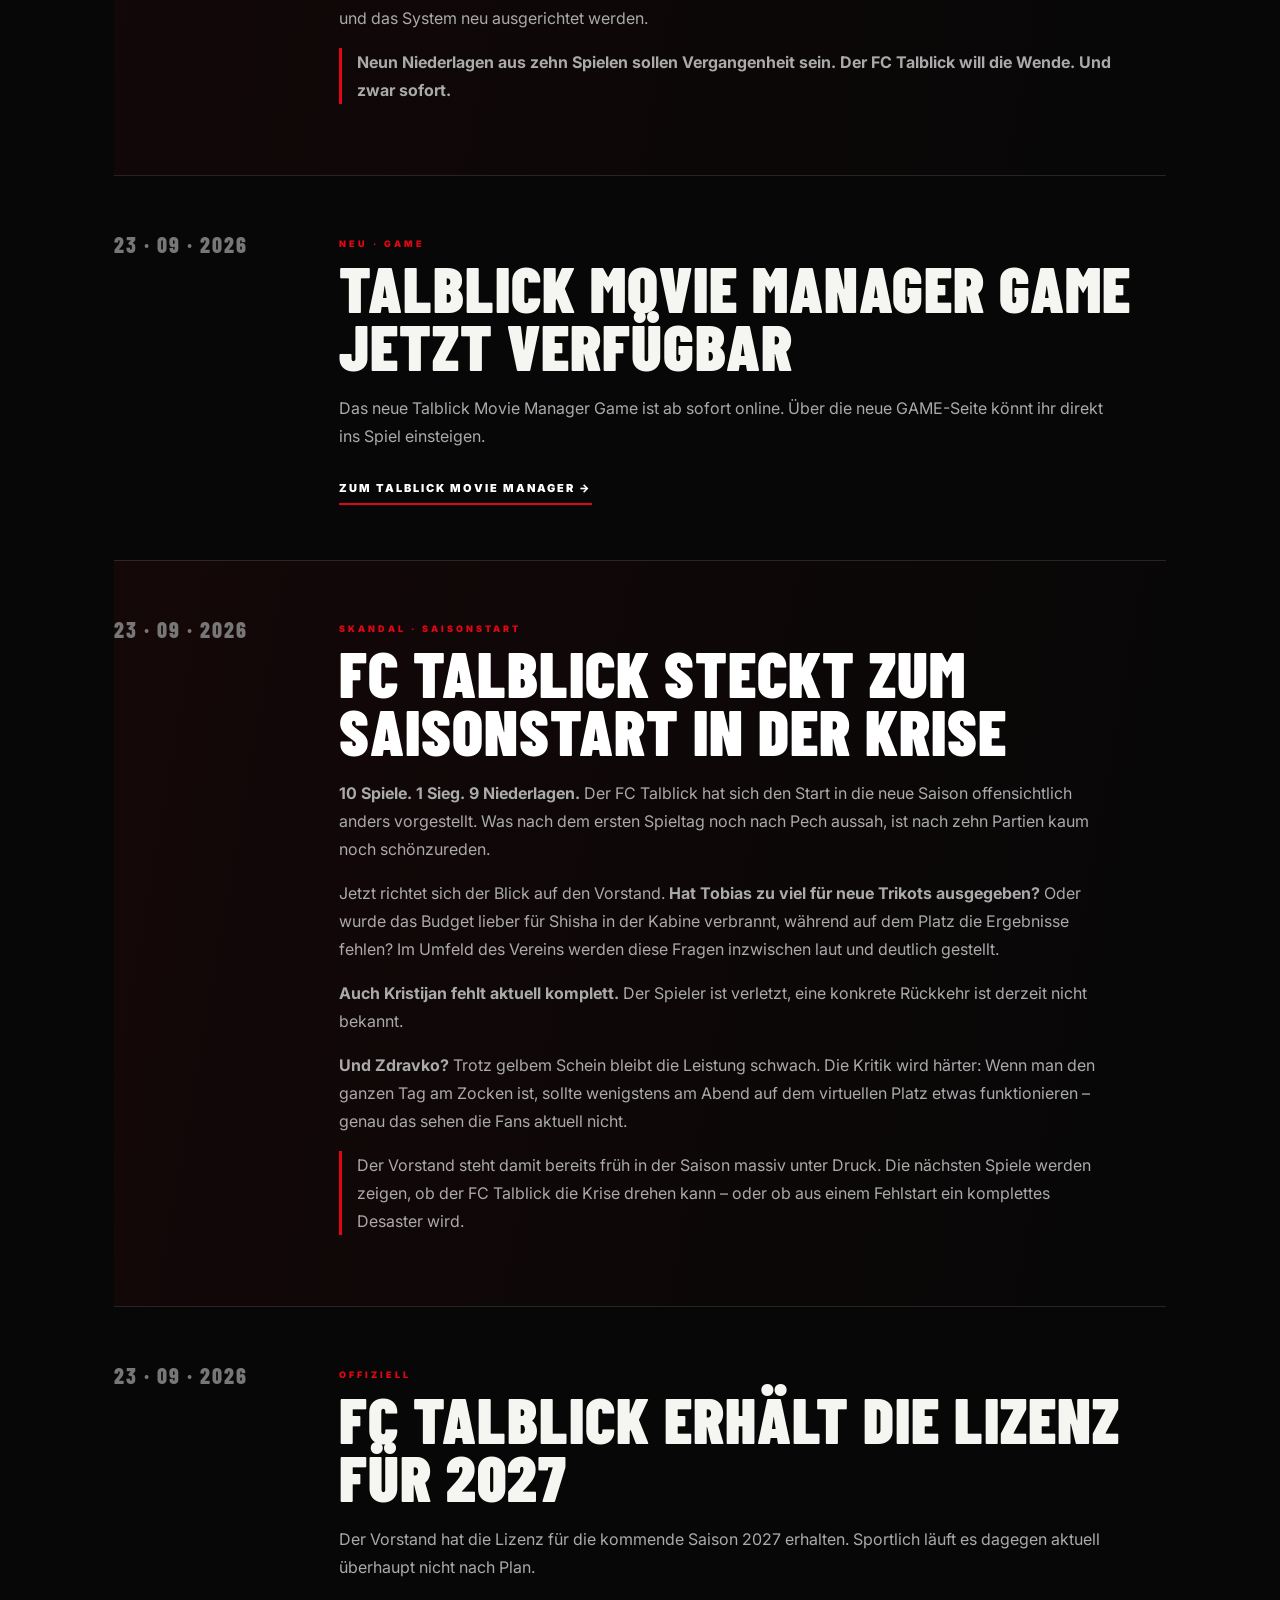
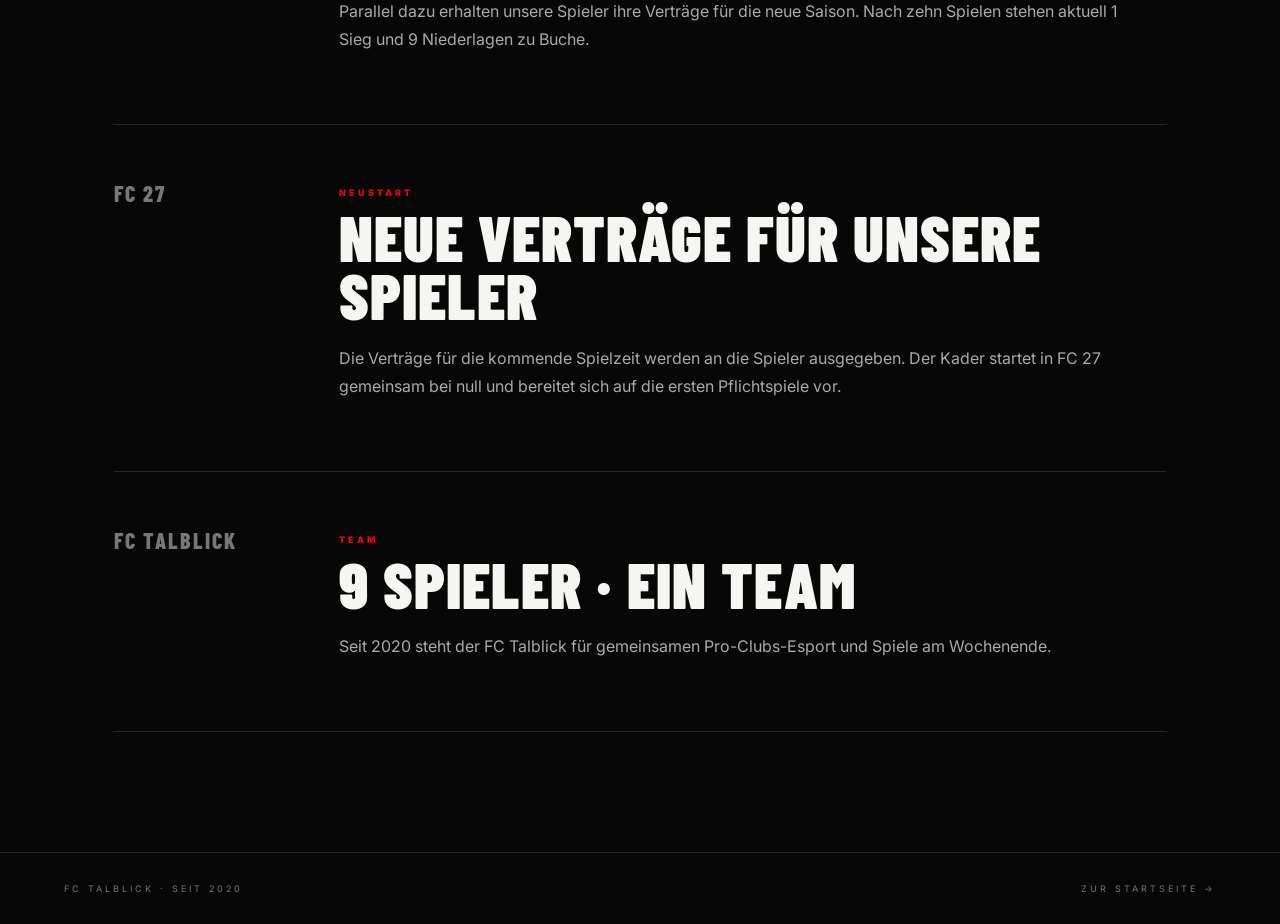
==== commit 5dfaaad3: "Add files via upload" ====
--- a/news.html
+++ b/news.html
@@ -20,6 +20,7 @@
       <a href="index.html#team">TEAM</a>
       <a href="index.html#bewerbung">BEWERBEN</a>
       <a class="active" href="news.html">NEWS</a>
+      <a href="game.html">GAME</a>
       <a href="index.html#kontakt">KONTAKT</a>
     </nav>
     <button class="nav-toggle" aria-label="Menü öffnen">☰</button>
@@ -36,6 +37,33 @@
     </section>
 
     <section class="section news-list">
+      <article class="news-card featured crisis-news">
+        <div class="news-date">23 · 09 · 2026</div>
+        <div>
+          <span class="tag">BREAKING · PRESSEKONFERENZ</span>
+          <h2>DRINGENDE PRESSEKONFERENZ BEIM FC TALBLICK</h2>
+          <h3>VORSTAND TOBIAS ERB ZIEHT DIE REISSLEINE – COACH NACH NEUN NIEDERLAGEN AUS ZEHN SPIELEN ENTLASSEN</h3>
+          <p>Beim FC Talblick wurde heute kurzfristig eine dringende Pressekonferenz einberufen. Vorstand Tobias Erb äußerte sich dabei zur sportlichen Situation und verkündete eine weitreichende Entscheidung: Der bisherige Coach wurde mit sofortiger Wirkung entlassen.</p>
+          <p><strong>„Mit neun Niederlagen aus zehn Spielen kann man nicht in eine Saison starten“</strong>, stellte Erb klar. Dabei habe die Saison eigentlich vielversprechend begonnen. Im ersten Spiel zeigte der FC Talblick eine überzeugende Leistung und gewann klar mit 3:0. Danach ging es allerdings stetig bergab.</p>
+          <p>„Wir haben das Ganze unterschätzt. Wir haben aktuell noch nicht die Spieler zusammen, die wir im vergangenen Jahr im Kader hatten“, erklärte Erb. Gleichzeitig müsse man sich eingestehen, dass einige der neuen Spieler bislang kaum jemand gekannt habe.</p>
+          <p>Nun soll der Kader wieder verstärkt werden. <strong>Kristijan Stojcevic</strong> wird zurückerwartet, außerdem soll <strong>Chris Hieß</strong> wieder ins Training einsteigen. Auch taktisch soll sich einiges verändern.</p>
+          <p>Für die Defensive ist eine Rückkehr von <strong>KI-Leon</strong> auf die Linksverteidigerposition vorgesehen und in der Innenverteidigung wird <strong>KI-Chris</strong> wieder für Ordnung sorgen. Im Sturm sollen <strong>Zdravko und Tobi</strong> für Tore sorgen. Auf den Außenbahnen sind Leon rechts und Chris links eingeplant. Ilija soll die Fäden auf der Zehn ziehen, während Kiki auf der Sechs vorgesehen ist, sofern er fit genug ist.</p>
+          <p>Im Tor steht weiterhin <strong>Sladdi Stojcevic</strong>. Er war einer der Ersten, die sich klar zum FC Talblick bekannt haben, und steht nach Aussage des Vorstands für Treue zum Verein – auch in schwierigen Zeiten.</p>
+          <p><strong>„Sladdi geht durch die Höhen und Tiefen mit uns. Mit solchen Spielern müssen wir vorangehen“</strong>, betonte Erb.</p>
+          <p>Für den FC Talblick beginnt damit eine neue Phase. Ein neuer Coach muss gefunden, der Kader verstärkt und das System neu ausgerichtet werden.</p>
+          <p class="news-warning"><strong>Neun Niederlagen aus zehn Spielen sollen Vergangenheit sein. Der FC Talblick will die Wende. Und zwar sofort.</strong></p>
+        </div>
+      </article>
+
+      <article class="news-card featured">
+        <div class="news-date">23 · 09 · 2026</div>
+        <div>
+          <span class="tag">NEU · GAME</span>
+          <h2>TALBLICK MOVIE MANAGER GAME JETZT VERFÜGBAR</h2>
+          <p>Das neue Talblick Movie Manager Game ist ab sofort online. Über die neue GAME-Seite könnt ihr direkt ins Spiel einsteigen.</p>
+          <a class="text-link" href="game.html">ZUM TALBLICK MOVIE MANAGER →</a>
+        </div>
+      </article>
       <article class="news-card featured crisis-news">
         <div class="news-date">23 · 09 · 2026</div>
         <div>
--- a/style.css
+++ b/style.css
@@ -406,3 +406,25 @@
   to { opacity: 1; transform: translateY(0); }
 }
 .fan-chat-messages .chat-message { animation: chatIn .22s ease-out; }
+
+/* Talblick Game Promo */
+.game-promo{position:relative;overflow:hidden}
+.game-promo-card{display:grid;grid-template-columns:minmax(260px,420px) 1fr;gap:clamp(24px,5vw,64px);align-items:center;background:linear-gradient(135deg,rgba(255,255,255,.035),rgba(226,27,35,.055));border:1px solid rgba(255,255,255,.12);padding:clamp(18px,3vw,34px);box-shadow:0 24px 70px rgba(0,0,0,.32)}
+.game-promo-cover{background:#050505;border:1px solid rgba(255,255,255,.12);overflow:hidden;box-shadow:0 18px 45px rgba(0,0,0,.45)}
+.game-promo-cover img{display:block;width:100%;height:auto;aspect-ratio:2/3;object-fit:cover;object-position:center}
+.game-promo-copy h3{font-family:'Barlow Condensed',sans-serif;font-size:clamp(2.5rem,5vw,5.4rem);line-height:.88;margin:14px 0 22px;text-transform:uppercase}
+.game-promo-copy h3 em{font-style:normal;color:#e21b23}
+.game-promo-copy p{max-width:650px;color:#b9b9b9;font-size:1.05rem;line-height:1.7}
+.game-promo-meta{display:flex;gap:14px;flex-wrap:wrap;margin:22px 0;color:#fff;font-size:.78rem;font-weight:800;letter-spacing:.12em}
+.game-promo-meta span{border:1px solid rgba(255,255,255,.16);padding:9px 12px;background:rgba(255,255,255,.03)}
+@media(max-width:760px){.game-promo-card{grid-template-columns:1fr}.game-promo-cover{max-width:390px;margin:0 auto;width:100%}.game-promo-copy{text-align:left}}
+
+/* Latest two-story breaking-news popup */
+.news-popup-card--latest{max-height:88vh;overflow-y:auto;padding-bottom:24px}
+.news-popup-story{margin-top:22px;padding:18px 0 20px;border-top:1px solid rgba(255,255,255,.16)}
+.news-popup-story-meta{font-size:.68rem;letter-spacing:.22em;color:#9b9b9b;font-weight:700;margin-bottom:8px}
+.news-popup-story h3{font-family:"Barlow Condensed",sans-serif;font-size:clamp(1.35rem,5vw,2rem);line-height:1.02;text-transform:uppercase;margin:0 0 10px;color:#fff}
+.news-popup-story p{margin:0 0 15px;color:#c8c8c8;line-height:1.5;font-size:.9rem}
+.news-popup-read{display:inline-flex!important;width:auto!important;margin-top:2px}
+.news-popup-story--game{padding-bottom:8px}
+@media(max-width:600px){.news-popup-card--latest{width:calc(100vw - 32px);max-height:84vh}.news-popup-story{margin-top:16px;padding-top:15px}.news-popup-story h3{font-size:1.38rem}.news-popup-story p{font-size:.86rem}.news-popup-read{font-size:.72rem!important;padding:10px 13px!important}}
